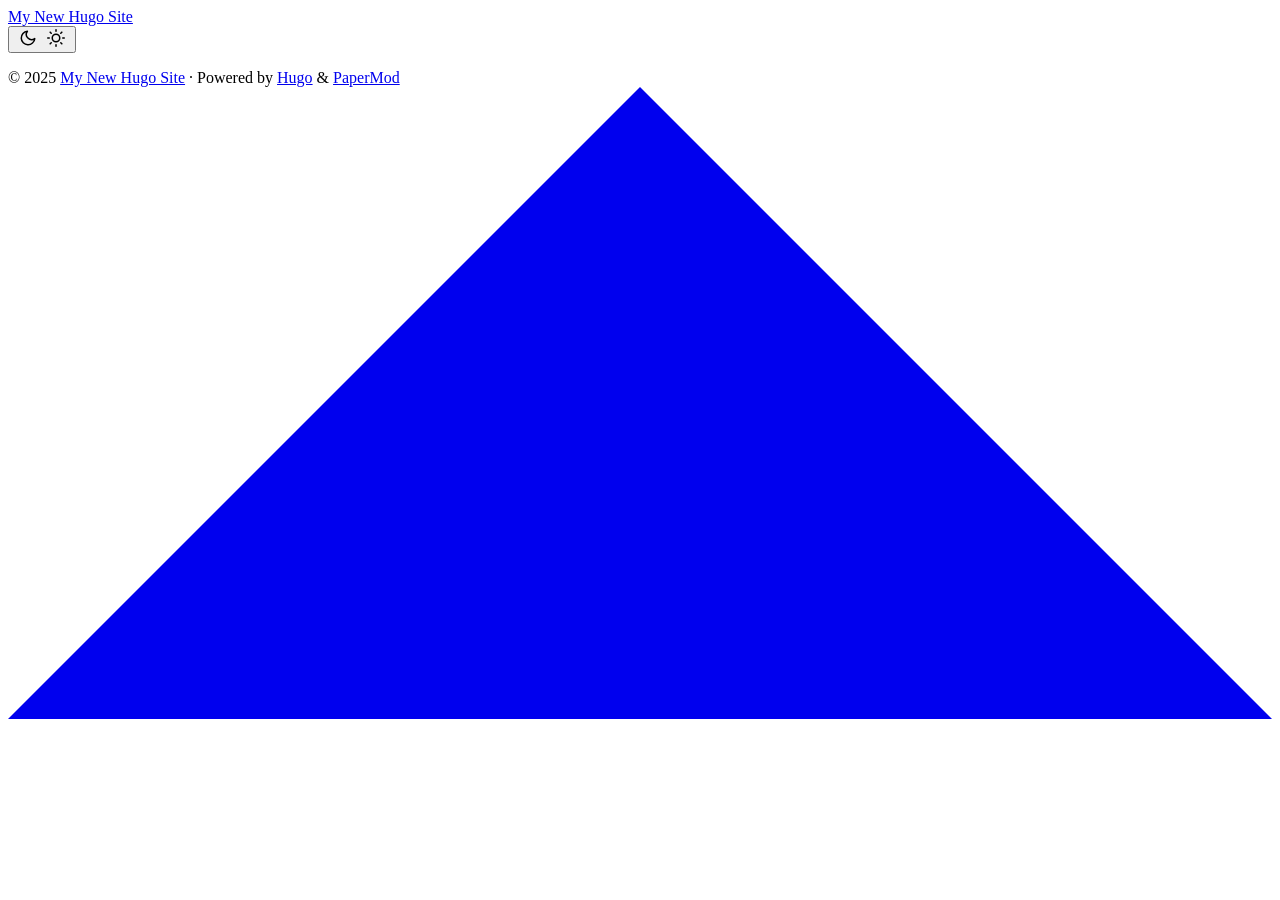
==== public/index.html @ 2ea63f55 "last" ====
<!DOCTYPE html>
<html lang="en" dir="auto">

<head>
	<meta name="generator" content="Hugo 0.144.1"><script src="/livereload.js?mindelay=10&amp;v=2&amp;port=1313&amp;path=livereload" data-no-instant defer></script><meta charset="utf-8">
<meta http-equiv="X-UA-Compatible" content="IE=edge">
<meta name="viewport" content="width=device-width, initial-scale=1, shrink-to-fit=no">
<meta name="robots" content="noindex, nofollow">
<title>My New Hugo Site</title>

<meta name="description" content="">
<meta name="author" content="">
<link rel="canonical" href="http://localhost:1313/">
<link crossorigin="anonymous" href="/assets/css/stylesheet.45e028aa8ce0961349adf411b013ee39406be2c0bc80d4ea3fc04555f7f4611a.css" integrity="sha256-ReAoqozglhNJrfQRsBPuOUBr4sC8gNTqP8BFVff0YRo=" rel="preload stylesheet" as="style">
<link rel="icon" href="http://localhost:1313/favicon.ico">
<link rel="icon" type="image/png" sizes="16x16" href="http://localhost:1313/favicon-16x16.png">
<link rel="icon" type="image/png" sizes="32x32" href="http://localhost:1313/favicon-32x32.png">
<link rel="apple-touch-icon" href="http://localhost:1313/apple-touch-icon.png">
<link rel="mask-icon" href="http://localhost:1313/safari-pinned-tab.svg">
<meta name="theme-color" content="#2e2e33">
<meta name="msapplication-TileColor" content="#2e2e33">
<link rel="alternate" type="application/rss+xml" href="http://localhost:1313/index.xml">
<link rel="alternate" hreflang="en" href="http://localhost:1313/">
<noscript>
    <style>
        #theme-toggle,
        .top-link {
            display: none;
        }

    </style>
    <style>
        @media (prefers-color-scheme: dark) {
            :root {
                --theme: rgb(29, 30, 32);
                --entry: rgb(46, 46, 51);
                --primary: rgb(218, 218, 219);
                --secondary: rgb(155, 156, 157);
                --tertiary: rgb(65, 66, 68);
                --content: rgb(196, 196, 197);
                --code-block-bg: rgb(46, 46, 51);
                --code-bg: rgb(55, 56, 62);
                --border: rgb(51, 51, 51);
            }

            .list {
                background: var(--theme);
            }

            .list:not(.dark)::-webkit-scrollbar-track {
                background: 0 0;
            }

            .list:not(.dark)::-webkit-scrollbar-thumb {
                border-color: var(--theme);
            }
        }

    </style>
</noscript>
</head>

<body class="list" id="top">
<script>
    if (localStorage.getItem("pref-theme") === "dark") {
        document.body.classList.add('dark');
    } else if (localStorage.getItem("pref-theme") === "light") {
        document.body.classList.remove('dark')
    } else if (window.matchMedia('(prefers-color-scheme: dark)').matches) {
        document.body.classList.add('dark');
    }

</script>

<header class="header">
    <nav class="nav">
        <div class="logo">
            <a href="http://localhost:1313/" accesskey="h" title="My New Hugo Site (Alt + H)">My New Hugo Site</a>
            <div class="logo-switches">
                <button id="theme-toggle" accesskey="t" title="(Alt + T)">
                    <svg id="moon" xmlns="http://www.w3.org/2000/svg" width="24" height="18" viewBox="0 0 24 24"
                        fill="none" stroke="currentColor" stroke-width="2" stroke-linecap="round"
                        stroke-linejoin="round">
                        <path d="M21 12.79A9 9 0 1 1 11.21 3 7 7 0 0 0 21 12.79z"></path>
                    </svg>
                    <svg id="sun" xmlns="http://www.w3.org/2000/svg" width="24" height="18" viewBox="0 0 24 24"
                        fill="none" stroke="currentColor" stroke-width="2" stroke-linecap="round"
                        stroke-linejoin="round">
                        <circle cx="12" cy="12" r="5"></circle>
                        <line x1="12" y1="1" x2="12" y2="3"></line>
                        <line x1="12" y1="21" x2="12" y2="23"></line>
                        <line x1="4.22" y1="4.22" x2="5.64" y2="5.64"></line>
                        <line x1="18.36" y1="18.36" x2="19.78" y2="19.78"></line>
                        <line x1="1" y1="12" x2="3" y2="12"></line>
                        <line x1="21" y1="12" x2="23" y2="12"></line>
                        <line x1="4.22" y1="19.78" x2="5.64" y2="18.36"></line>
                        <line x1="18.36" y1="5.64" x2="19.78" y2="4.22"></line>
                    </svg>
                </button>
            </div>
        </div>
        <ul id="menu">
        </ul>
    </nav>
</header>
<main class="main"> 
    </main>
    
<footer class="footer">
        <span>&copy; 2025 <a href="http://localhost:1313/">My New Hugo Site</a></span> · 

    <span>
        Powered by
        <a href="https://gohugo.io/" rel="noopener noreferrer" target="_blank">Hugo</a> &
        <a href="https://github.com/adityatelange/hugo-PaperMod/" rel="noopener" target="_blank">PaperMod</a>
    </span>
</footer>
<a href="#top" aria-label="go to top" title="Go to Top (Alt + G)" class="top-link" id="top-link" accesskey="g">
    <svg xmlns="http://www.w3.org/2000/svg" viewBox="0 0 12 6" fill="currentColor">
        <path d="M12 6H0l6-6z" />
    </svg>
</a>

<script>
    let menu = document.getElementById('menu')
    if (menu) {
        menu.scrollLeft = localStorage.getItem("menu-scroll-position");
        menu.onscroll = function () {
            localStorage.setItem("menu-scroll-position", menu.scrollLeft);
        }
    }

    document.querySelectorAll('a[href^="#"]').forEach(anchor => {
        anchor.addEventListener("click", function (e) {
            e.preventDefault();
            var id = this.getAttribute("href").substr(1);
            if (!window.matchMedia('(prefers-reduced-motion: reduce)').matches) {
                document.querySelector(`[id='${decodeURIComponent(id)}']`).scrollIntoView({
                    behavior: "smooth"
                });
            } else {
                document.querySelector(`[id='${decodeURIComponent(id)}']`).scrollIntoView();
            }
            if (id === "top") {
                history.replaceState(null, null, " ");
            } else {
                history.pushState(null, null, `#${id}`);
            }
        });
    });

</script>
<script>
    var mybutton = document.getElementById("top-link");
    window.onscroll = function () {
        if (document.body.scrollTop > 800 || document.documentElement.scrollTop > 800) {
            mybutton.style.visibility = "visible";
            mybutton.style.opacity = "1";
        } else {
            mybutton.style.visibility = "hidden";
            mybutton.style.opacity = "0";
        }
    };

</script>
<script>
    document.getElementById("theme-toggle").addEventListener("click", () => {
        if (document.body.className.includes("dark")) {
            document.body.classList.remove('dark');
            localStorage.setItem("pref-theme", 'light');
        } else {
            document.body.classList.add('dark');
            localStorage.setItem("pref-theme", 'dark');
        }
    })

</script>
</body>

</html>
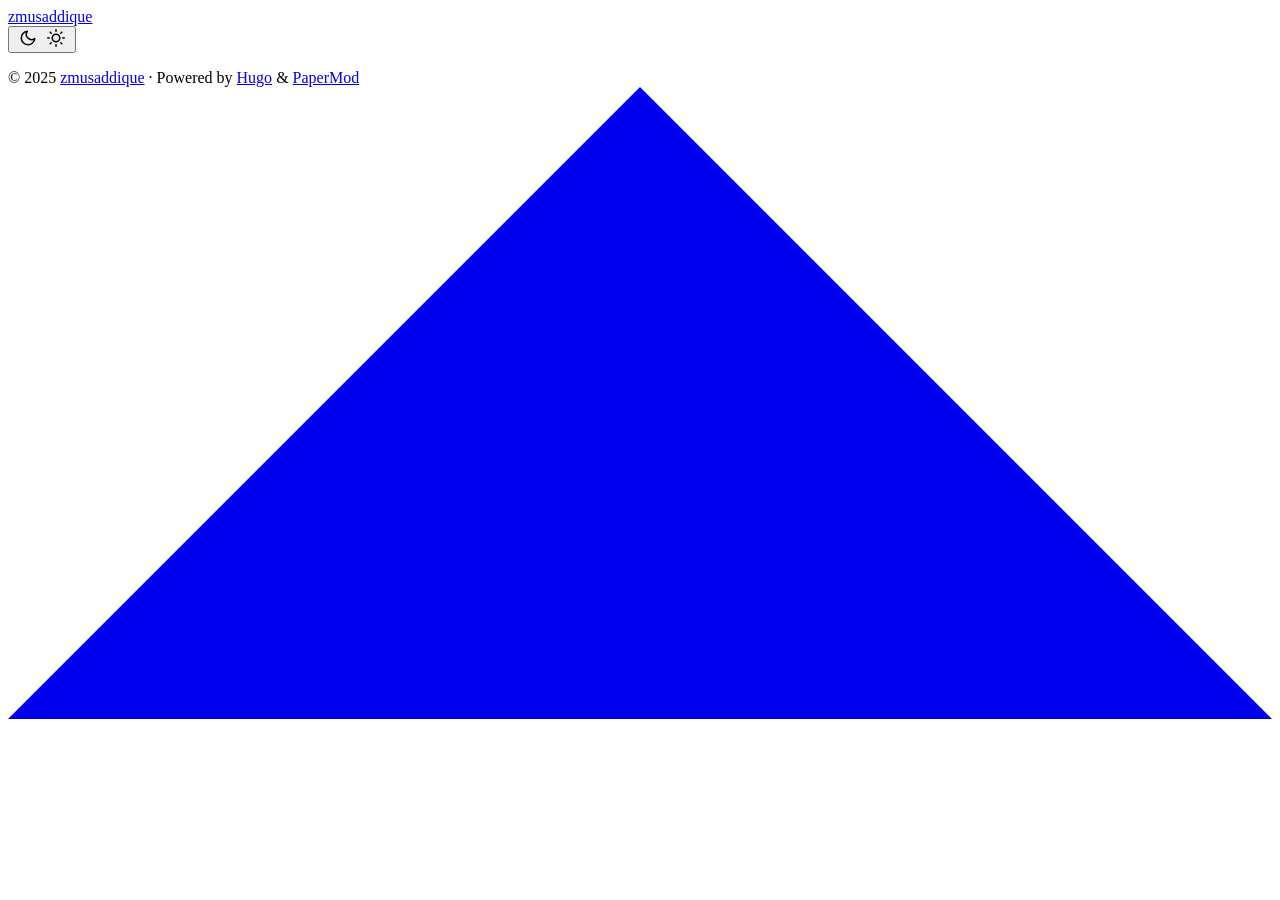
==== commit a4060533: "generate static files" ====
--- a/public/index.html
+++ b/public/index.html
@@ -2,25 +2,25 @@
 <html lang="en" dir="auto">
 
 <head>
-	<meta name="generator" content="Hugo 0.144.1"><script src="/livereload.js?mindelay=10&amp;v=2&amp;port=1313&amp;path=livereload" data-no-instant defer></script><meta charset="utf-8">
+	<meta name="generator" content="Hugo 0.144.1"><meta charset="utf-8">
 <meta http-equiv="X-UA-Compatible" content="IE=edge">
 <meta name="viewport" content="width=device-width, initial-scale=1, shrink-to-fit=no">
-<meta name="robots" content="noindex, nofollow">
-<title>My New Hugo Site</title>
+<meta name="robots" content="index, follow">
+<title>zmusaddique</title>
 
 <meta name="description" content="">
 <meta name="author" content="">
-<link rel="canonical" href="http://localhost:1313/">
+<link rel="canonical" href="https://zmusaddique.github.io/">
 <link crossorigin="anonymous" href="/assets/css/stylesheet.45e028aa8ce0961349adf411b013ee39406be2c0bc80d4ea3fc04555f7f4611a.css" integrity="sha256-ReAoqozglhNJrfQRsBPuOUBr4sC8gNTqP8BFVff0YRo=" rel="preload stylesheet" as="style">
-<link rel="icon" href="http://localhost:1313/favicon.ico">
-<link rel="icon" type="image/png" sizes="16x16" href="http://localhost:1313/favicon-16x16.png">
-<link rel="icon" type="image/png" sizes="32x32" href="http://localhost:1313/favicon-32x32.png">
-<link rel="apple-touch-icon" href="http://localhost:1313/apple-touch-icon.png">
-<link rel="mask-icon" href="http://localhost:1313/safari-pinned-tab.svg">
+<link rel="icon" href="https://zmusaddique.github.io/favicon.ico">
+<link rel="icon" type="image/png" sizes="16x16" href="https://zmusaddique.github.io/favicon-16x16.png">
+<link rel="icon" type="image/png" sizes="32x32" href="https://zmusaddique.github.io/favicon-32x32.png">
+<link rel="apple-touch-icon" href="https://zmusaddique.github.io/apple-touch-icon.png">
+<link rel="mask-icon" href="https://zmusaddique.github.io/safari-pinned-tab.svg">
 <meta name="theme-color" content="#2e2e33">
 <meta name="msapplication-TileColor" content="#2e2e33">
-<link rel="alternate" type="application/rss+xml" href="http://localhost:1313/index.xml">
-<link rel="alternate" hreflang="en" href="http://localhost:1313/">
+<link rel="alternate" type="application/rss+xml" href="https://zmusaddique.github.io/index.xml">
+<link rel="alternate" hreflang="en" href="https://zmusaddique.github.io/">
 <noscript>
     <style>
         #theme-toggle,
@@ -57,7 +57,28 @@
         }
 
     </style>
-</noscript>
+</noscript><meta property="og:url" content="https://zmusaddique.github.io/">
+  <meta property="og:site_name" content="zmusaddique">
+  <meta property="og:title" content="zmusaddique">
+  <meta property="og:locale" content="en-us">
+  <meta property="og:type" content="website">
+<meta name="twitter:card" content="summary">
+<meta name="twitter:title" content="zmusaddique">
+<meta name="twitter:description" content="">
+
+<script type="application/ld+json">
+{
+  "@context": "https://schema.org",
+  "@type": "Organization",
+  "name": "zmusaddique",
+  "url": "https://zmusaddique.github.io/",
+  "description": "",
+  "logo": "https://zmusaddique.github.io/favicon.ico",
+  "sameAs": [
+      
+  ]
+}
+</script>
 </head>
 
 <body class="list" id="top">
@@ -75,7 +96,7 @@
 <header class="header">
     <nav class="nav">
         <div class="logo">
-            <a href="http://localhost:1313/" accesskey="h" title="My New Hugo Site (Alt + H)">My New Hugo Site</a>
+            <a href="https://zmusaddique.github.io/" accesskey="h" title="zmusaddique (Alt + H)">zmusaddique</a>
             <div class="logo-switches">
                 <button id="theme-toggle" accesskey="t" title="(Alt + T)">
                     <svg id="moon" xmlns="http://www.w3.org/2000/svg" width="24" height="18" viewBox="0 0 24 24"
@@ -107,7 +128,7 @@
     </main>
     
 <footer class="footer">
-        <span>&copy; 2025 <a href="http://localhost:1313/">My New Hugo Site</a></span> · 
+        <span>&copy; 2025 <a href="https://zmusaddique.github.io/">zmusaddique</a></span> · 
 
     <span>
         Powered by
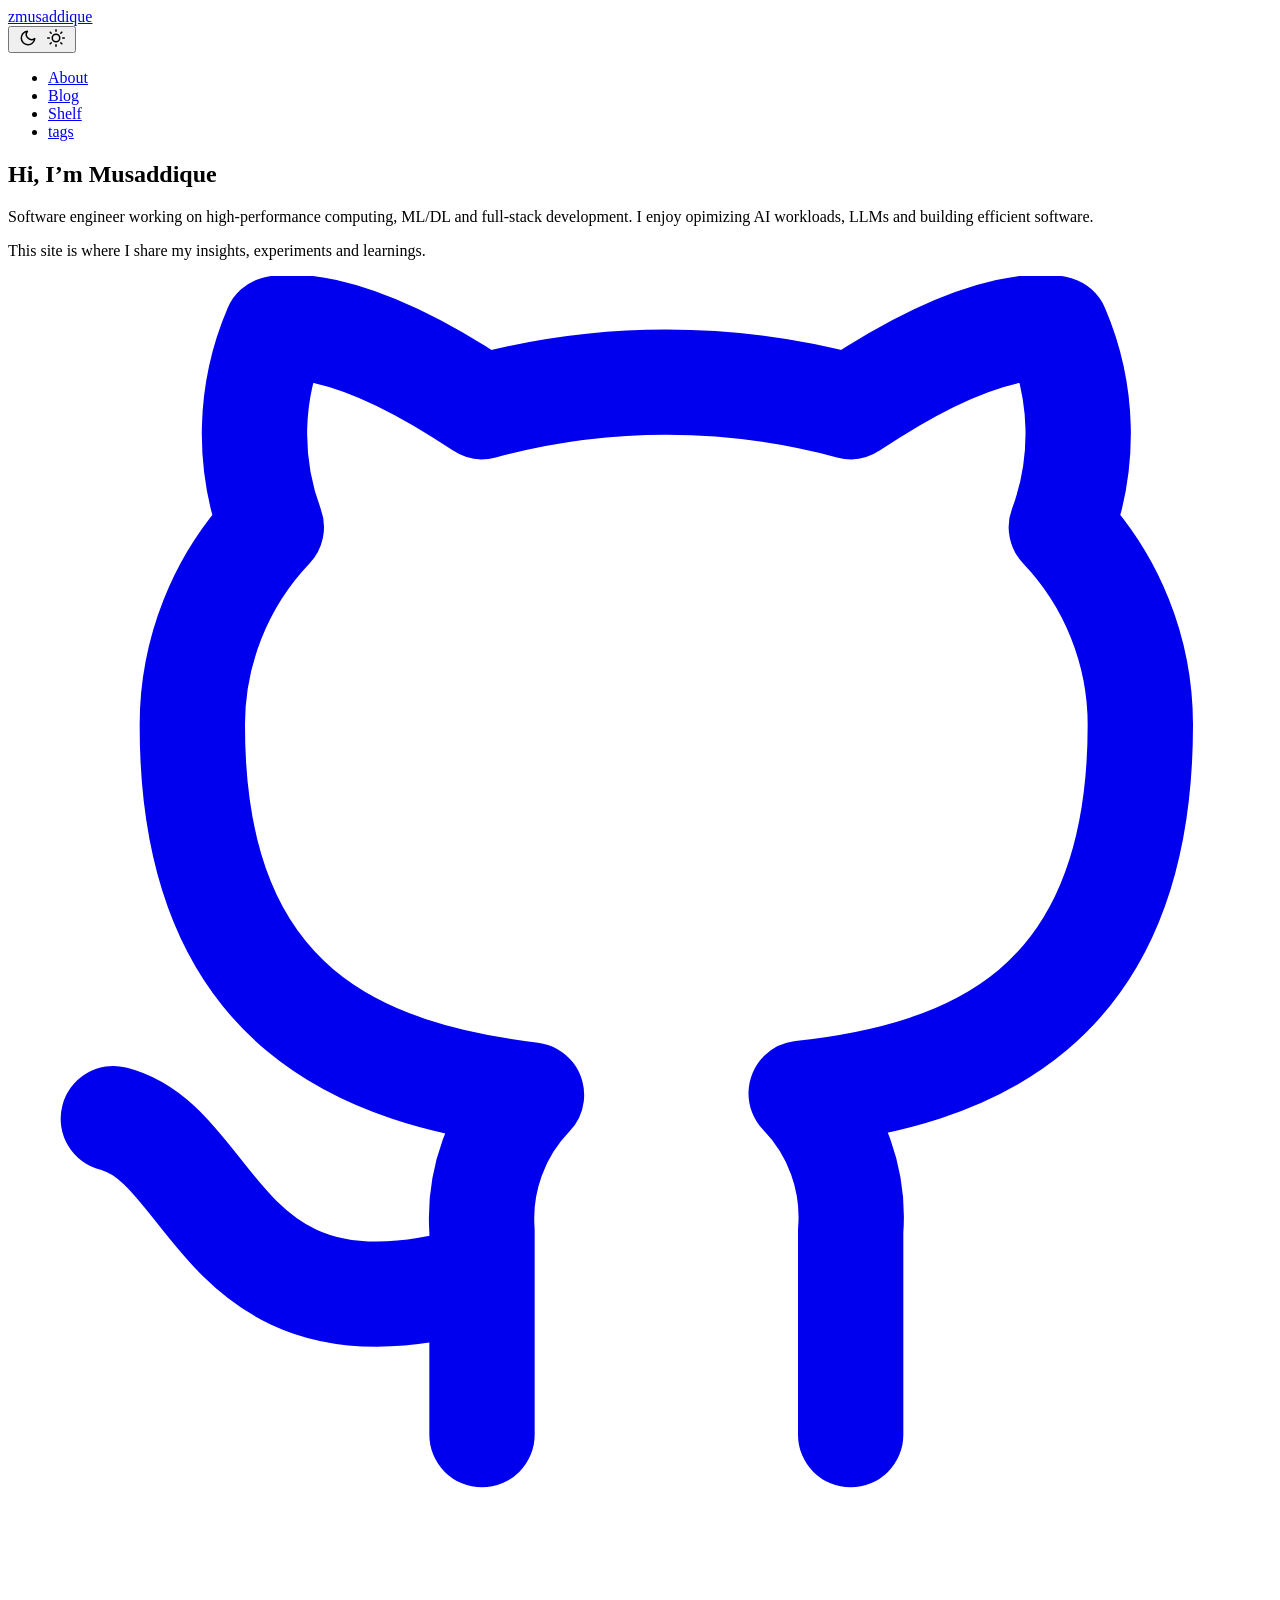
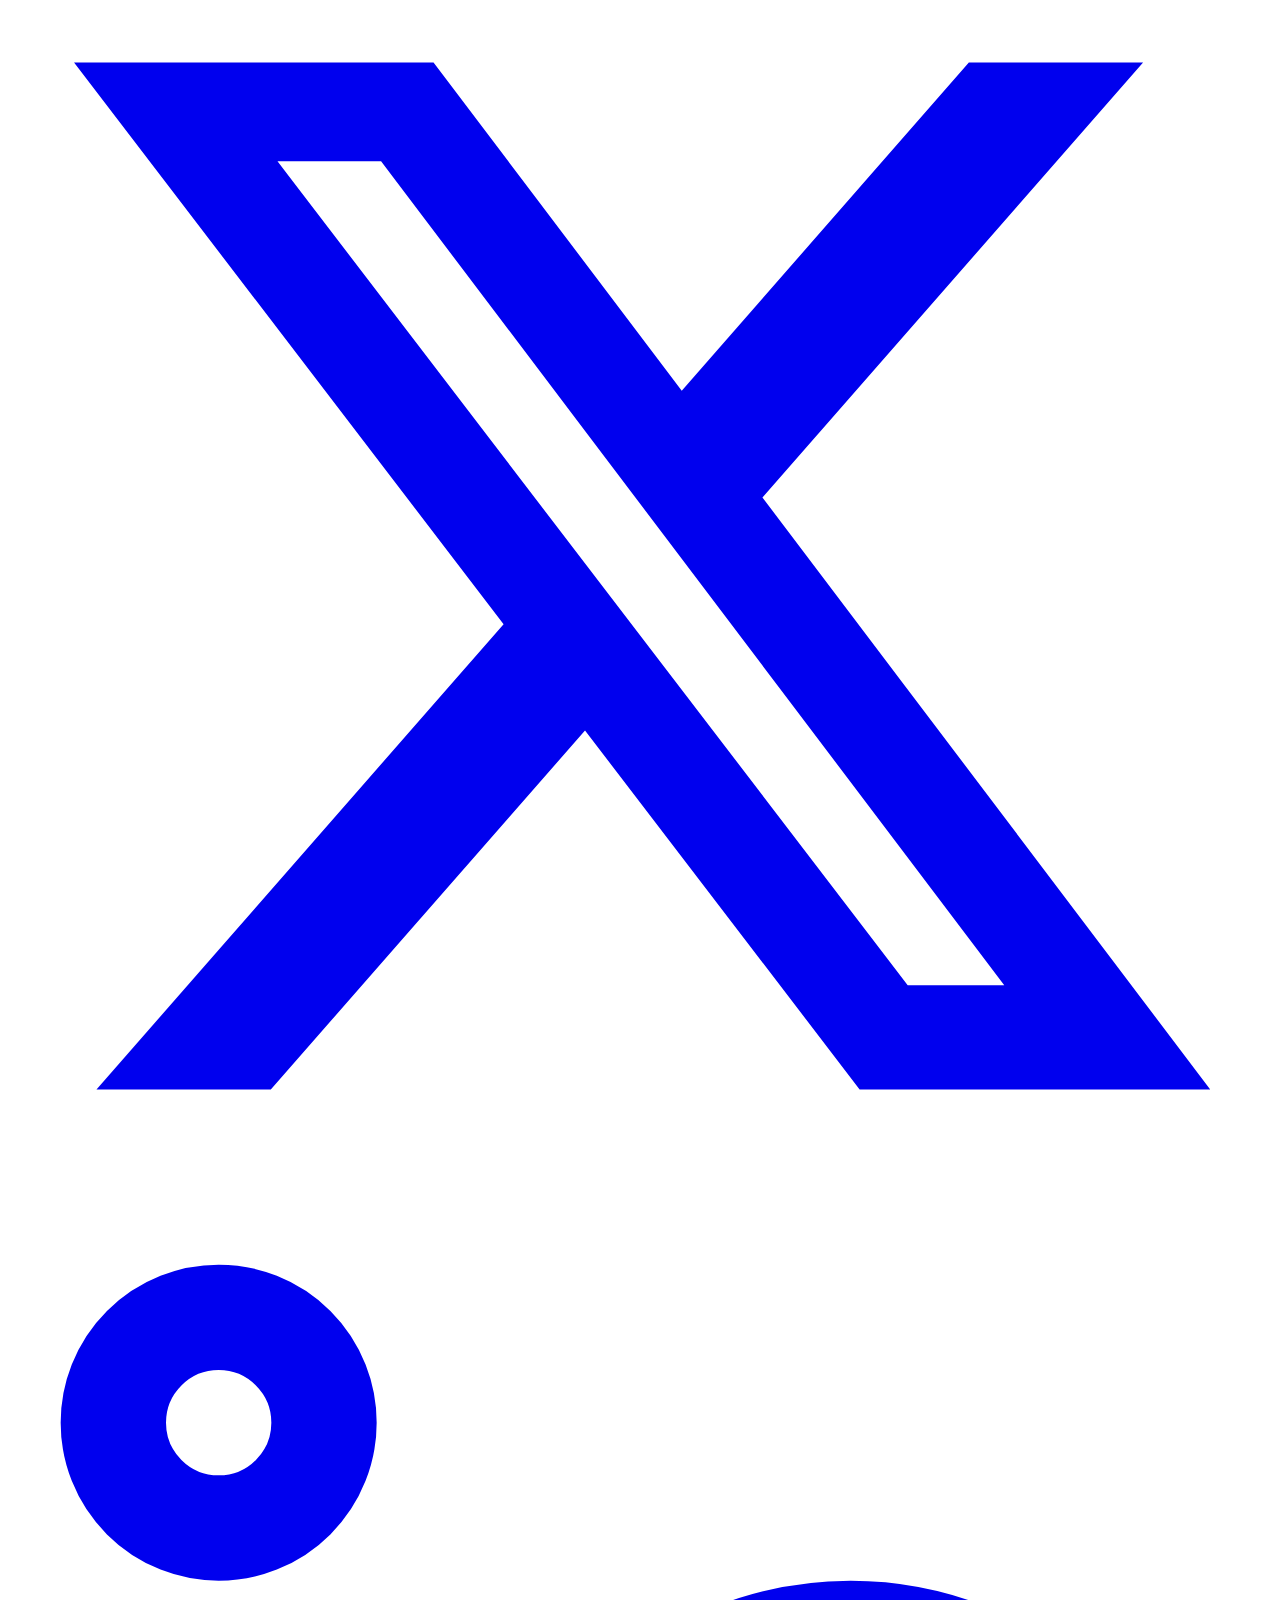
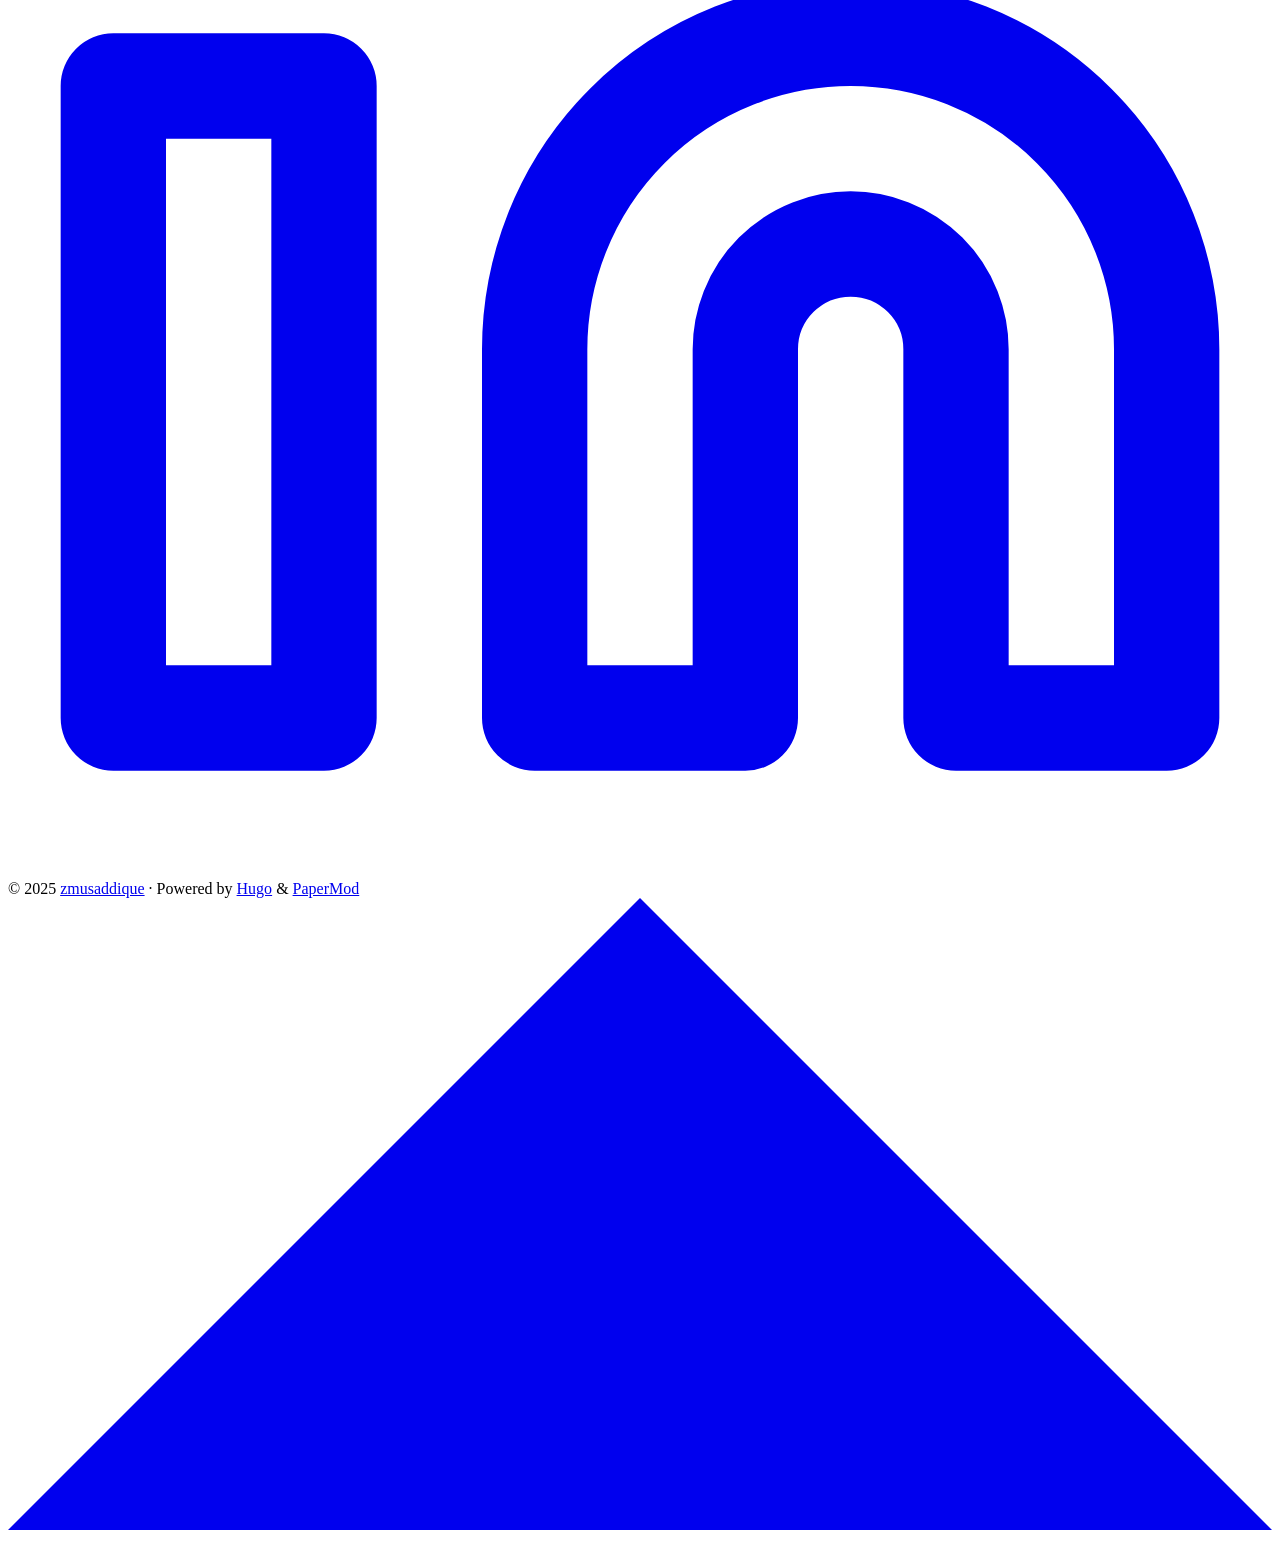
==== commit 449e7634: "Structural decisions" ====
--- a/public/index.html
+++ b/public/index.html
@@ -2,7 +2,7 @@
 <html lang="en" dir="auto">
 
 <head>
-	<meta name="generator" content="Hugo 0.144.1"><meta charset="utf-8">
+	<meta name="generator" content="Hugo 0.145.0"><meta charset="utf-8">
 <meta http-equiv="X-UA-Compatible" content="IE=edge">
 <meta name="viewport" content="width=device-width, initial-scale=1, shrink-to-fit=no">
 <meta name="robots" content="index, follow">
@@ -57,7 +57,8 @@
         }
 
     </style>
-</noscript><meta property="og:url" content="https://zmusaddique.github.io/">
+</noscript>
+<meta property="og:url" content="https://zmusaddique.github.io/">
   <meta property="og:site_name" content="zmusaddique">
   <meta property="og:title" content="zmusaddique">
   <meta property="og:locale" content="en-us">
@@ -75,7 +76,7 @@
   "description": "",
   "logo": "https://zmusaddique.github.io/favicon.ico",
   "sameAs": [
-      
+      "https://github.com/zmusaddique/", "https://x.com/zmusaddique_/", "https://www.linkedin.com/in/zmusaddique/"
   ]
 }
 </script>
@@ -121,10 +122,71 @@
             </div>
         </div>
         <ul id="menu">
+            <li>
+                <a href="https://zmusaddique.github.io/about/" title="About">
+                    <span>About</span>
+                </a>
+            </li>
+            <li>
+                <a href="https://zmusaddique.github.io/blog/" title="Blog">
+                    <span>Blog</span>
+                </a>
+            </li>
+            <li>
+                <a href="https://zmusaddique.github.io/shelf/" title="Shelf">
+                    <span>Shelf</span>
+                </a>
+            </li>
+            <li>
+                <a href="https://zmusaddique.github.io/tags/" title="tags">
+                    <span>tags</span>
+                </a>
+            </li>
         </ul>
     </nav>
 </header>
 <main class="main"> 
+<article class="first-entry home-info">
+    <header class="entry-header">
+        <h1>Hi, I&rsquo;m Musaddique</h1>
+    </header>
+    <div class="entry-content">
+        <p>Software engineer working on high-performance computing, ML/DL and full-stack development. I enjoy opimizing AI workloads, LLMs and building efficient software.</p>
+<p>This site is where I share my insights, experiments and learnings.</p>
+
+    </div>
+    <footer class="entry-footer">
+        <div class="social-icons" >
+    <a href="https://github.com/zmusaddique/" target="_blank" rel="noopener noreferrer me"
+        title="Github">
+        <svg xmlns="http://www.w3.org/2000/svg" viewBox="0 0 24 24" fill="none" stroke="currentColor" stroke-width="2"
+    stroke-linecap="round" stroke-linejoin="round">
+    <path
+        d="M9 19c-5 1.5-5-2.5-7-3m14 6v-3.87a3.37 3.37 0 0 0-.94-2.61c3.14-.35 6.44-1.54 6.44-7A5.44 5.44 0 0 0 20 4.77 5.07 5.07 0 0 0 19.91 1S18.73.65 16 2.48a13.38 13.38 0 0 0-7 0C6.27.65 5.09 1 5.09 1A5.07 5.07 0 0 0 5 4.77a5.44 5.44 0 0 0-1.5 3.78c0 5.42 3.3 6.61 6.44 7A3.37 3.37 0 0 0 9 18.13V22">
+    </path>
+</svg>
+    </a>
+    <a href="https://x.com/zmusaddique_/" target="_blank" rel="noopener noreferrer me"
+        title="X">
+        <svg xmlns="http://www.w3.org/2000/svg" viewBox="0 0 24 24" fill="currentColor">
+    <path
+        d="M18.244 2.25h3.308l-7.227 8.26 8.502 11.24H16.17l-5.214-6.817L4.99 21.75H1.68l7.73-8.835L1.254 2.25H8.08l4.713 6.231zm-1.161 17.52h1.833L7.084 4.126H5.117z">
+    </path>
+</svg>
+    </a>
+    <a href="https://www.linkedin.com/in/zmusaddique/" target="_blank" rel="noopener noreferrer me"
+        title="LinkedIn">
+        <svg xmlns="http://www.w3.org/2000/svg" viewBox="0 0 24 24" fill="none" stroke="currentColor" stroke-width="2"
+    stroke-linecap="round" stroke-linejoin="round">
+    <path d="M16 8a6 6 0 0 1 6 6v7h-4v-7a2 2 0 0 0-2-2 2 2 0 0 0-2 2v7h-4v-7a6 6 0 0 1 6-6z"></path>
+    <rect x="2" y="9" width="4" height="12"></rect>
+    <circle cx="4" cy="4" r="2"></circle>
+</svg>
+    </a>
+</div>
+
+    </footer>
+</article>
     </main>
     
 <footer class="footer">
